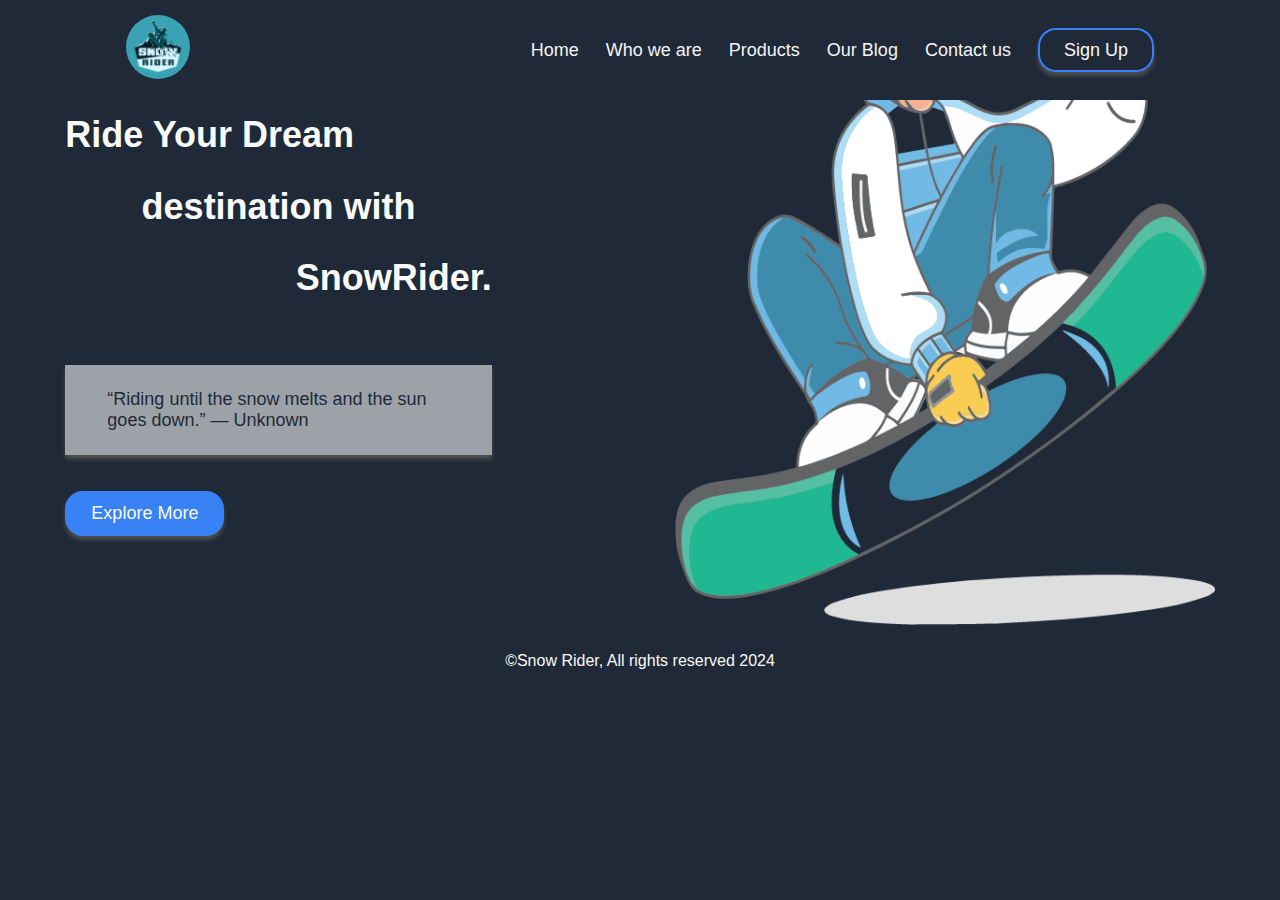
==== index.html @ a3e48c0a "Fix/COntact: over written files and fix nav" ====
<!DOCTYPE html>
<html lang="en">
  <head>
    <meta charset="UTF-8" />
    <meta name="viewport" content="width=device-width, initial-scale=1.0" />
    <title>SnowRider | Home</title>

    <link rel="stylesheet" href="style.css" />
  </head>
  <body>
    <header>
      <nav>
        <ul class="main-nav">
          <li class="push-right">
            <a href=""><img src="./images/logo.png" alt="" /></a>
          </li>
          <li><a href="#">Home</a></li>
          <li><a href="./pages/about.html">Who we are</a></li>
          <li><a href="./pages/product-catalog.html">Products</a></li>
          <li><a href="./pages/blog-news.html">Our Blog</a></li>
          <li><a href="./pages/contact.html">Contact us</a></li>
          <li><a href="./pages/sign-up.html" id="signup-btn" type="button">Sign Up</a></li>
        </ul>
      </nav>
    </header>

    <main>
      <section>
        <div class="content-left">
          <h2 id="first-row">Ride Your Dream</h2>
          <h2 id="second-row">destination with</h2>
          <h2 id="third-row">SnowRider.</h2>
          <br>
          <p id="qoute">“Riding until the snow melts and the sun goes down.” — Unknown</p>
          <br>
          <button class="cta" id="explore-more" type="button">Explore More</button>
        </div>
      </section>
      <section>
        <div class="content-right">
          <img src="./images/snowboard1.png" class="snowboarder" />
        </div>
      </section>
    </main>

    <footer>
      <p>&copy;Snow Rider, All rights reserved 2024</p>
    </footer>
  </body>
</html>
---- style.css ----
@font-face {
    font-family: 'Roboto' sans-serif;
    src: url(fonts/Roboto-Black.ttf);
}

*{
  scroll-behavior: smooth;
}
  
:root {
    --primary-color: #1f2937;
    --secondary-color: #e5e7eb;
    --text-color: #f9faf8;
    --button-color: #3882f6;
    --quote-text: #1f2937;
}

body {
    transition: all 0.3s linear;
    margin: auto 0;
    font-family: "Roboto", sans-serif;
    background-color: #1f2937;
    padding: 0;
}

header {
    background-color: var(--quote-text);
    color: var(--secondary-color);
    margin: 0 auto;
    position: fixed;
    width: 100%;
}

.main-nav {
    display: flex;
    flex-direction: row;
    justify-content: space-evenly;
    align-items: center;
    list-style: none;
    font-size: 18px;
    margin: 0;
    padding: 0 7em;
    gap: 1.5em;
}

.push-right {
    margin-right: auto;
    font-size: 24px;
    color: var(--text-color);
}
  
.push-right img {
    width: 4rem;
    height: 4rem;
    object-fit: cover;
    border-radius: 50%;
}

.main-nav li {
    padding: 15px 0;
}

a {
    color: #f5f5f6;
    text-decoration: none;
}

a:hover {
    color: var(--button-color);
}

#signup-btn{
    background-color: var(--primary-color);
    color: var(--text-color);
    border: 2px solid #3882f6;
    border-radius: 18px;
    padding: 10px 24px;
    transition-duration: 0.4s;
    box-shadow:0 4px 4px 0 rgb(80, 80, 80);
}

#signup-btn:hover{
    background-color: #3882f6;
    color: var(--text-color);
}

main{
    display: flex;
    height: calc(80vh - 100px);
    align-items: center;
    justify-content: center;
}

#explore-more{
    font-size: 18px;
    background-color: var(--button-color);
    color: var(--text-color);
    border: 2px solid #3882f6;
    border-radius: 18px;
    padding: 10px 24px;
    transition-duration: 0.4s;
    box-shadow:0 4px 4px 0 rgb(80, 80, 80);
}

li a:hover::after{
    width: 90%;
}

#explore-more:hover{
    background-color: #649df9;
    border: 2px solid #649df9;

}

.content-left{
    color: var(--text-color);
    width: 70%;
}

#first-row{
    font-size: 36px;
}

#second-row{
    font-size: 36px;
    text-align: center;
}

#third-row{
    font-size: 36px;
    text-align: end;
}

#qoute{
    font-size: 18px;
    background-color: #e5e7eba3;
    color: var(--primary-color);
    padding: 24px 42px;
    box-shadow:0 4px 4px 0 rgb(80, 80, 80);

}

.snowboarder{
    max-width: 540px;
    height: auto;
    text-shadow: 0 4px 4px 0 rgb(162, 162, 162);
}

footer {
    background-color: var(--primary-color);
    padding: 1em;
    color: var(--text-color);
    text-align: center;
}
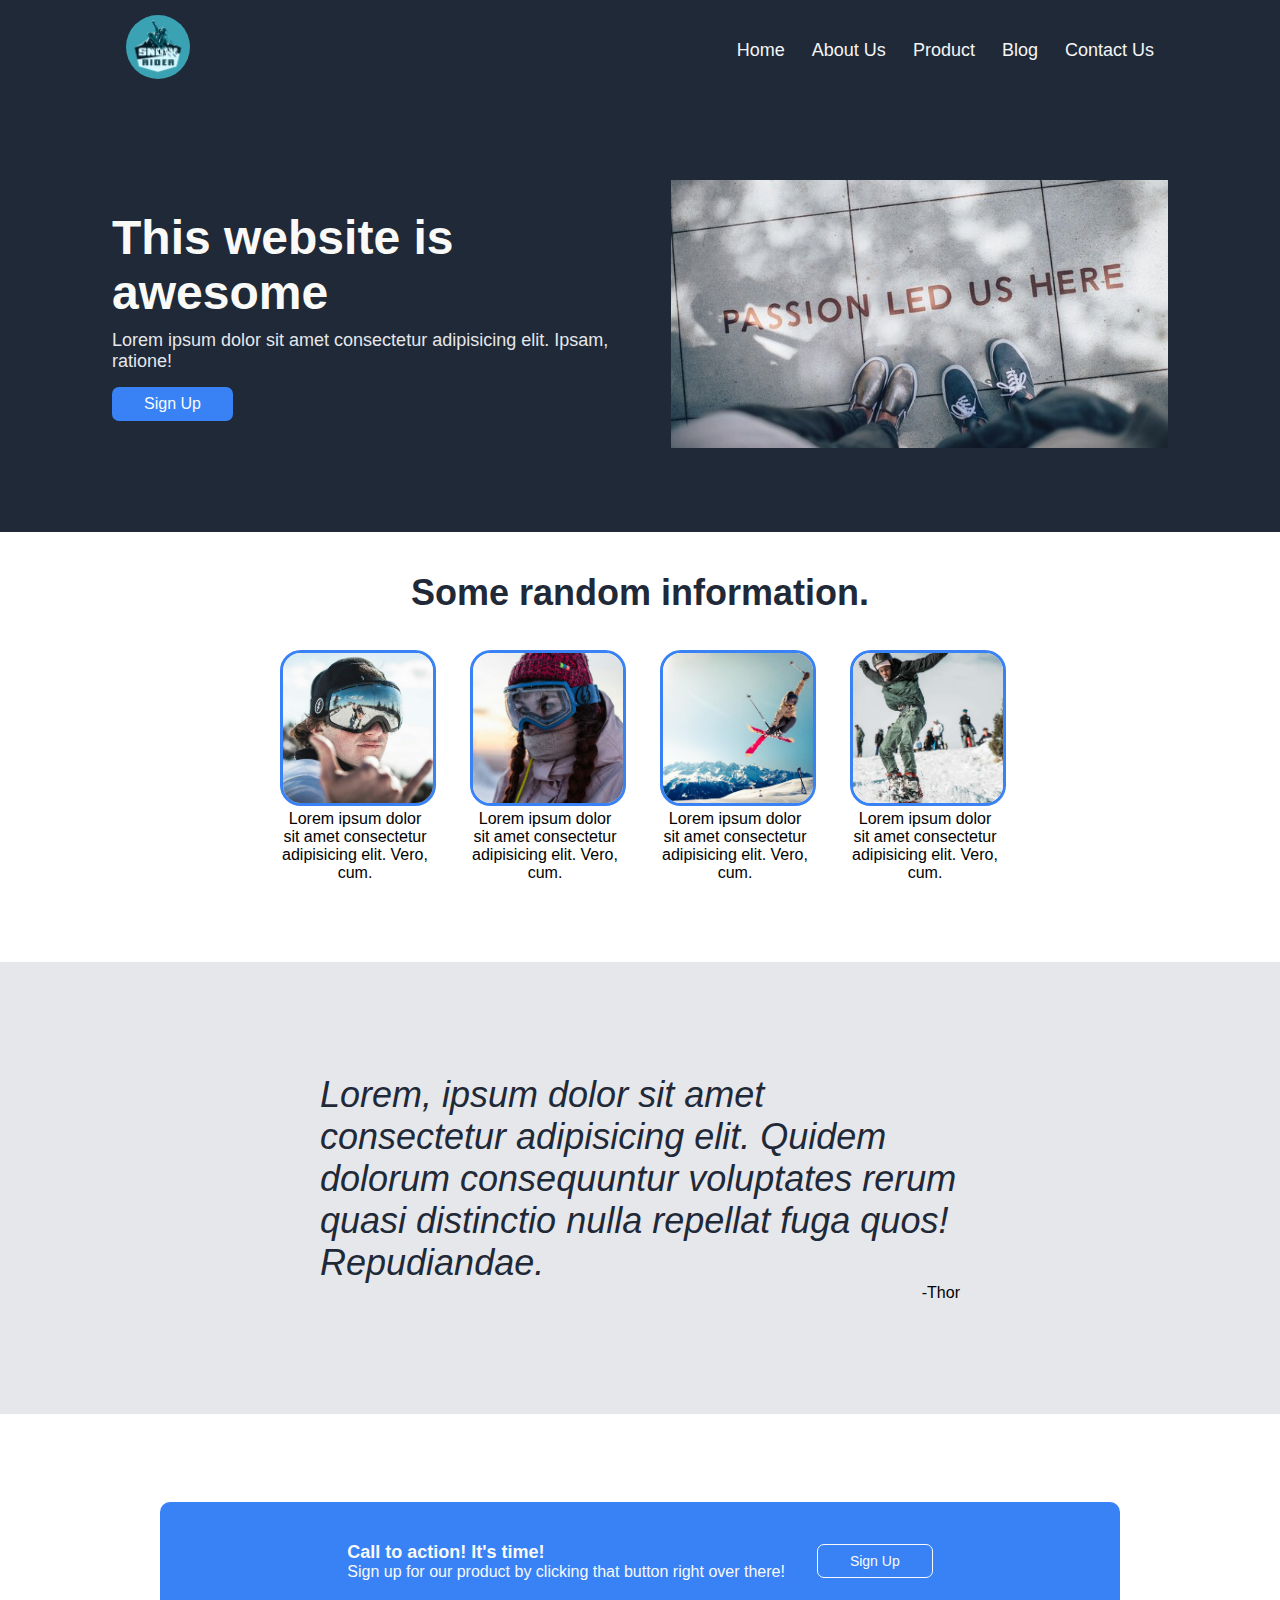
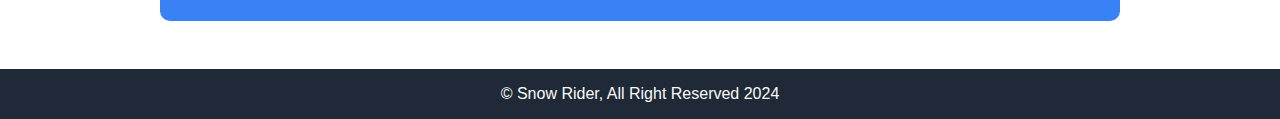
==== commit f8fa9457: "feat: Building the index.html" ====
--- a/index.html
+++ b/index.html
@@ -3,48 +3,108 @@
   <head>
     <meta charset="UTF-8" />
     <meta name="viewport" content="width=device-width, initial-scale=1.0" />
-    <title>SnowRider | Home</title>
-
-    <link rel="stylesheet" href="style.css" />
+    <title>Snow Rider | Homepage</title>
+    <!-- Product Catalog -->
+    <link rel="stylesheet" href="./css/product-catalog.css" />
+    <link rel="stylesheet" href="./css/homepage.css" />
   </head>
   <body>
+    <!-- Header Section -->
     <header>
       <nav>
         <ul class="main-nav">
-          <li class="push-right">
-            <a href=""><img src="./images/logo.png" alt="" /></a>
+          <li class="push_right">
+            <a href=""><img src="../images/logo.png" alt="" /></a>
           </li>
           <li><a href="#">Home</a></li>
-          <li><a href="./pages/about.html">Who we are</a></li>
-          <li><a href="./pages/product-catalog.html">Products</a></li>
-          <li><a href="./pages/blog-news.html">Our Blog</a></li>
-          <li><a href="./pages/contact.html">Contact us</a></li>
-          <li><a href="./pages/sign-up.html" id="signup-btn" type="button">Sign Up</a></li>
+          <li><a href="./pages/about.html">About Us</a></li>
+          <li><a href="./pages/product-catalog.html">Product</a></li>
+          <li><a href="./pages/blog-news.html">Blog</a></li>
+          <li><a href="./pages/contact.html">Contact Us</a></li>
         </ul>
       </nav>
     </header>
 
+    <!-- Main Section -->
     <main>
-      <section>
-        <div class="content-left">
-          <h2 id="first-row">Ride Your Dream</h2>
-          <h2 id="second-row">destination with</h2>
-          <h2 id="third-row">SnowRider.</h2>
-          <br>
-          <p id="qoute">“Riding until the snow melts and the sun goes down.” — Unknown</p>
-          <br>
-          <button class="cta" id="explore-more" type="button">Explore More</button>
+      <!-- Hero Section -->
+      <section id="hero">
+        <div class="hero-wrapper">
+          <div class="hero-text">
+            <h1>This website is awesome</h1>
+            <p>
+              Lorem ipsum dolor sit amet consectetur adipisicing elit. Ipsam,
+              ratione!
+            </p>
+            <a href="#cta"><button type="button">Sign Up</button></a>
+          </div>
+          <div class="hero-img">
+            <img src="./images/1.jpg" alt="" />
+          </div>
         </div>
       </section>
-      <section>
-        <div class="content-right">
-          <img src="./images/snowboard1.png" class="snowboarder" />
+
+      <!-- Info Section -->
+      <section id="info">
+        <h2>Some random information.</h2>
+        <div class="wrapper-grid">
+          <figure class="box-img">
+            <img src="./images/products/1.jpg" alt="" />
+            <figcaption>
+              Lorem ipsum dolor sit amet consectetur adipisicing elit. Vero,
+              cum.
+            </figcaption>
+          </figure>
+          <figure class="box-img">
+            <img src="./images/products/2.jpg" alt="" />
+            <figcaption>
+              Lorem ipsum dolor sit amet consectetur adipisicing elit. Vero,
+              cum.
+            </figcaption>
+          </figure>
+          <figure class="box-img">
+            <img src="./images/products/10.jpg" alt="" />
+            <figcaption>
+              Lorem ipsum dolor sit amet consectetur adipisicing elit. Vero,
+              cum.
+            </figcaption>
+          </figure>
+          <figure class="box-img">
+            <img src="./images/products/8.jpg" alt="" />
+            <figcaption>
+              Lorem ipsum dolor sit amet consectetur adipisicing elit. Vero,
+              cum.
+            </figcaption>
+          </figure>
+        </div>
+        <div class="quote">
+          <p>
+            Lorem, ipsum dolor sit amet consectetur adipisicing elit. Quidem
+            dolorum consequuntur voluptates rerum quasi distinctio nulla
+            repellat fuga quos! Repudiandae.
+          </p>
+          <span class="author">-Thor</span>
+        </div>
+      </section>
+
+      <!-- CTA Section -->
+      <section id="cta">
+        <div class="wrapper-cta">
+          <div class="cta-tex">
+            <h3>Call to action! It's time!</h3>
+            <p>
+              Sign up for our product by clicking that button right over there!
+            </p>
+          </div>
+          <a href=""><button class="cta-btn">Sign Up</button></a>
         </div>
       </section>
     </main>
 
+    <!-- Footer Section -->
     <footer>
-      <p>&copy;Snow Rider, All rights reserved 2024</p>
+      <!-- Copyright -->
+      <p>&copy; Snow Rider, All Right Reserved 2024</p>
     </footer>
   </body>
 </html>
--- a/css/product-catalog.css
+++ b/css/product-catalog.css
@@ -0,0 +1,282 @@
+@font-face {
+  font-family: "Roboto", sans-serif;
+  src: url(fonts/Roboto-Black.ttf);
+}
+
+/* === START PRODUCT CATALOG SECTION */
+/* Normalize CSS */
+* {
+  scroll-behavior: smooth;
+}
+
+:root {
+  --primary-color: #1f2937;
+  --secondary-color: #e5e7eb;
+  --text-color: #f9faf8;
+  --button-color: #3882f6;
+  --quote-text: #1f2937;
+}
+body {
+  transition: all 0.3s linear;
+  margin: auto 0;
+  font-family: "Roboto", sans-serif;
+}
+
+/* Header Section */
+header {
+  background-color: var(--quote-text);
+  color: var(--secondary-color);
+  margin: 0 auto;
+}
+
+.main-nav {
+  display: flex;
+  justify-content: center;
+  align-items: center;
+  list-style: none;
+  font-size: 18px;
+  margin: 0;
+  padding: 0 7em;
+  gap: 1.5em;
+}
+
+.push_right {
+  margin-right: auto;
+  font-size: 24px;
+  color: var(--text-color);
+}
+
+.push_right img {
+  width: 4rem;
+  height: 4rem;
+  object-fit: cover;
+  border-radius: 50%;
+}
+.main-nav li {
+  padding: 15px 0;
+}
+a {
+  color: #f5f5f6;
+  text-decoration: none;
+}
+a:hover {
+  color: var(--button-color);
+}
+
+@media only screen and (max-width: 800px) {
+  .main-nav {
+    font-size: 0.65em;
+    gap: 0;
+  }
+  .main-nav li {
+    padding: 10px;
+  }
+  .push_right {
+    font-size: 16px;
+  }
+}
+@media only screen and (max-width: 600px) {
+  .push_right img {
+    width: 3rem;
+    height: 3rem;
+  }
+}
+@media only screen and (max-width: 500px) {
+  .main-nav {
+    padding: 0 3em;
+    font-size: 0.5em;
+  }
+  .main-nav li {
+    padding: 5px;
+  }
+  .push_right {
+    font-size: 15px;
+  }
+  .push_right img {
+    width: 2rem;
+    height: 2rem;
+  }
+}
+
+/* Product Quick Links  */
+#product-links {
+  background-color: var(--primary-color);
+}
+.product-nav {
+  display: flex;
+  justify-content: center;
+  align-items: center;
+  list-style: none;
+  font-size: 18px;
+  margin: 0;
+  padding: 0 7em;
+  height: 15vh;
+  gap: 1.5em;
+}
+#product-links .push_nav {
+  margin-right: auto;
+  font-size: 24px;
+}
+#product-links a:hover {
+  color: #2196f3;
+}
+@media only screen and (max-width: 1000px) {
+  .product-nav {
+    font-size: 17px;
+  }
+  #product-links .push_nav {
+    font-size: 17px;
+  }
+}
+@media only screen and (max-width: 900px) {
+  .product-nav {
+    .product-nav {
+      gap: 0.6em;
+    }
+  }
+  .product-nav li {
+    padding: 0;
+  }
+  #product-links .push_nav {
+    margin-right: auto;
+  }
+}
+@media only screen and (max-width: 800px) {
+  .product-nav {
+    font-size: 14px;
+    padding: 0 7em;
+  }
+  .product-nav li {
+    padding: 10px;
+  }
+  #product-links .push_nav {
+    margin-right: auto;
+    font-size: 14px;
+  }
+}
+@media only screen and (max-width: 750px) {
+  .product-nav {
+    font-size: 14px;
+    padding: 0 5em;
+  }
+  .product-nav li {
+    padding: 0px;
+  }
+  #product-links .push_nav {
+    margin-right: auto;
+    font-size: 14px;
+  }
+}
+@media only screen and (max-width: 600px) {
+  .product-nav {
+    font-size: 12px;
+    padding: 0 1em;
+  }
+  .product-nav li {
+    padding: 0;
+  }
+  #product-links .push_nav {
+    margin-right: 0;
+    font-size: 12px;
+  }
+}
+@media only screen and (max-width: 400px) {
+  .product-nav {
+    font-size: 8px;
+    padding: 0;
+  }
+  .product-nav li {
+    padding: 0px;
+  }
+  #product-links .push_nav {
+    margin-right: 0;
+    font-size: 8px;
+  }
+}
+
+/* Product Section */
+.product-section {
+  background-color: var(--text-color);
+  margin: 0;
+  padding: 1em 7em;
+  text-align: center;
+}
+.product-section h2 {
+  font-size: 36px;
+}
+.grid-wrapper {
+  display: grid;
+  grid-template-columns: repeat(auto-fill, minmax(250px, 1fr));
+  gap: 20px;
+}
+.product-section .box {
+  transition: all 0.3s linear;
+}
+.product-section .box:hover {
+  transform: rotate(-3deg);
+}
+.product-section figure {
+  margin: 0;
+
+  cursor: pointer;
+}
+.product-section figcaption {
+  text-align: center;
+  padding: 5px 10px;
+}
+.box > img {
+  width: 100%;
+  background-color: var(--button-color);
+  border: 3px solid var(--button-color);
+  border-radius: 1.3em;
+}
+
+@media only screen and (max-width: 600px) {
+  .grid-wrapper {
+    grid-template-columns: repeat(auto-fill, minmax(150px, 1fr));
+    gap: 20px;
+  }
+  .product-section {
+    padding: 2em;
+  }
+  .product-section h2 {
+    font-size: 1.5em;
+  }
+}
+@media only screen and (max-width: 400px) {
+  .product-section h2 {
+    font-size: 1.4em;
+  }
+}
+
+/* Footer Section */
+footer {
+  background-color: var(--primary-color);
+  padding: 1em;
+  color: var(--text-color);
+  text-align: center;
+}
+/* Go Up Button */
+main {
+  position: relative;
+}
+#go-up {
+  background-color: var(--button-color);
+  color: var(--text-color);
+  padding: 10px;
+  position: absolute;
+  top: auto;
+  bottom: 10px;
+  left: 10px;
+  z-index: 300;
+  border-radius: 10px;
+}
+
+@media only screen and (max-width: 600px) {
+  #go-up {
+    position: absolute;
+    top: auto;
+    bottom: 0;
+  }
+}
+/* === END OF PRODUCT CATALOG SECTION */
--- a/css/homepage.css
+++ b/css/homepage.css
@@ -0,0 +1,311 @@
+@font-face {
+  font-family: "Roboto" sans-serif;
+  src: url(fonts/Roboto-Light.ttf);
+}
+/* Normalize CSS */
+/* * {
+  scroll-behavior: smooth;
+} */
+
+:root {
+  --primary-color: #1f2937;
+  --secondary-color: #e5e7eb;
+  --text-color: #f9faf8;
+  --button-color: #3882f6;
+  --quote-text: #1f2937;
+}
+* {
+  margin: 0;
+}
+body {
+  transition: all 0.3s linear;
+  margin: auto 0;
+  font-family: "Roboto", sans-serif;
+}
+
+/* === Hero Section */
+#hero {
+  background-color: var(--primary-color);
+  color: var(--text-color);
+  padding: 5em 0;
+}
+.hero-wrapper {
+  display: flex;
+  justify-content: center;
+  align-items: center;
+  padding: 0 7em;
+  gap: 3em;
+}
+.hero-text {
+  width: 35rem;
+}
+.hero-text h1 {
+  font-size: 48px;
+  font-weight: extra-bold;
+  color: var(--text-color);
+}
+.hero-text p {
+  font-size: 18px;
+  color: var(--secondary-color);
+  margin-top: 10px;
+  margin-bottom: 15px;
+}
+a button {
+  background-color: var(--button-color);
+  color: var(--text-color);
+  border-style: none;
+  padding: 0.5rem 2rem;
+  border-radius: 7px;
+  font-size: 16px;
+  cursor: pointer;
+}
+a button:hover {
+  background-color: #0d5fe0;
+}
+.hero-img {
+  /* background-color: aliceblue; */
+  height: auto;
+  width: 545px;
+}
+.hero-img img {
+  width: 100%;
+}
+@media only screen and (max-width: 950px) {
+  .hero-text h1 {
+    font-size: 35px;
+  }
+  .hero-text p {
+    font-size: 16px;
+    margin-top: 5px;
+    margin-bottom: 5px;
+  }
+  a button {
+    padding: 0.5rem 2rem;
+    border-radius: 7px;
+    font-size: 14px;
+  }
+}
+@media only screen and (max-width: 850px) {
+  #hero {
+    padding: 4em 0;
+  }
+  .hero-wrapper {
+    padding: 0 5em;
+    gap: 1em;
+  }
+  .hero-text h1 {
+    font-size: 30px;
+  }
+  .hero-text p {
+    font-size: 14px;
+    margin-top: 5px;
+    margin-bottom: 5px;
+  }
+  a button {
+    padding: 0.5rem 2rem;
+    font-size: 13px;
+  }
+}
+@media only screen and (max-width: 650px) {
+  .hero-text h1 {
+    font-size: 25px;
+  }
+  .hero-text p {
+    font-size: 13px;
+  }
+}
+@media only screen and (max-width: 600px) {
+  .hero-wrapper {
+    padding: 0 4.5em;
+    gap: 1em;
+    flex-direction: column-reverse;
+  }
+  .hero-text {
+    text-align: center;
+    width: 100%;
+  }
+  .hero-text h1 {
+    font-size: 25px;
+  }
+  .hero-text p {
+    font-size: 16px;
+  }
+  a button {
+    font-size: 14px;
+  }
+  .hero-img {
+    /* background-color: aliceblue; */
+    width: 100%;
+  }
+}
+@media only screen and (max-width: 400px) {
+  #hero {
+    padding: 2em 0;
+  }
+  .hero-wrapper {
+    padding: 0 2em;
+    flex-direction: column-reverse;
+  }
+  .hero-text {
+    text-align: center;
+    width: 100%;
+  }
+  .hero-text p {
+    font-size: 14px;
+    margin-bottom: 15px;
+  }
+  .hero-img {
+    width: 100%;
+  }
+}
+
+/* === Info Section == */
+#info {
+  text-align: center;
+  padding: 2.5em 0;
+}
+#info h2 {
+  font-size: 36px;
+  font-weight: extra-bold;
+  color: var(--quote-text);
+  margin-bottom: 1em;
+}
+.wrapper-grid {
+  display: flex;
+  justify-content: center;
+  flex-wrap: wrap;
+  gap: 2.5em;
+  padding: 0 5.5em;
+}
+.box-img {
+  height: auto;
+  width: 150px;
+}
+.box-img > img {
+  width: 100%;
+  border: 3px solid var(--button-color);
+  border-radius: 1.3em;
+}
+.quote {
+  text-align: start;
+  background-color: var(--secondary-color);
+  padding: 7em 20em;
+  margin-top: 5em;
+  display: flex;
+  flex-direction: column;
+  align-items: end;
+}
+.quote p {
+  font-size: 36px;
+  font-style: italic;
+  font-weight: lighter;
+  color: var(--quote-text);
+}
+.quote .author {
+  font-size: 16px;
+}
+@media only screen and (max-width: 1000px) {
+  .quote {
+    padding: 7em 7em;
+    margin-top: 5em;
+  }
+}
+@media only screen and (max-width: 800px) {
+  .quote {
+    padding: 7em 7em;
+    margin-top: 5em;
+  }
+  .quote p {
+    font-size: 30px;
+  }
+}
+@media only screen and (max-width: 600px) {
+  #info h2 {
+    font-size: 25px;
+    margin-bottom: 1em;
+  }
+  .wrapper-grid {
+    gap: 1.5em;
+    padding: 0 3em;
+  }
+  .quote {
+    padding: 3em 3em;
+    margin-top: 5em;
+  }
+  .quote p {
+    font-size: 25px;
+  }
+}
+@media only screen and (max-width: 400px) {
+  #info h2 {
+    font-size: 25px;
+    margin-bottom: 0.5em;
+  }
+  .wrapper-grid {
+    gap: 1.5em;
+    padding: 0 2em;
+  }
+  .quote {
+    padding: 2em 2em;
+    margin-top: 3em;
+  }
+  .quote p {
+    font-size: 25px;
+  }
+}
+/* === CTA Section === */
+#cta {
+  padding: 3em 10em;
+}
+.wrapper-cta {
+  background-color: var(--button-color);
+  color: var(--text-color);
+  display: flex;
+  justify-content: center;
+  align-items: center;
+  gap: 2em;
+  padding: 2.5em 0em;
+  border-radius: 10px;
+}
+.cta-tex h3 {
+  font-size: 18px;
+}
+.cta-btn {
+  padding: 0.5rem 2rem;
+  border-radius: 7px;
+  font-size: 14px;
+  border: 1px solid var(--text-color);
+}
+.cta-btn:hover {
+  background-color: #0d5fe0;
+}
+@media only screen and (max-width: 1000px) {
+  #cta {
+    padding: 3em 5em;
+  }
+}
+@media only screen and (max-width: 900px) {
+  #cta {
+    padding: 3em 3em;
+  }
+}
+@media only screen and (max-width: 800px) {
+  #cta {
+    padding: 3em 3em;
+  }
+  .wrapper-cta {
+    flex-direction: column;
+  }
+  .cta-tex {
+    text-align: center;
+    width: 100%;
+  }
+  .cta-tex h3 {
+    margin-bottom: 1em;
+  }
+}
+@media only screen and (max-width: 600px) {
+  .wrapper-cta {
+    padding: 2.5em 2em;
+  }
+}
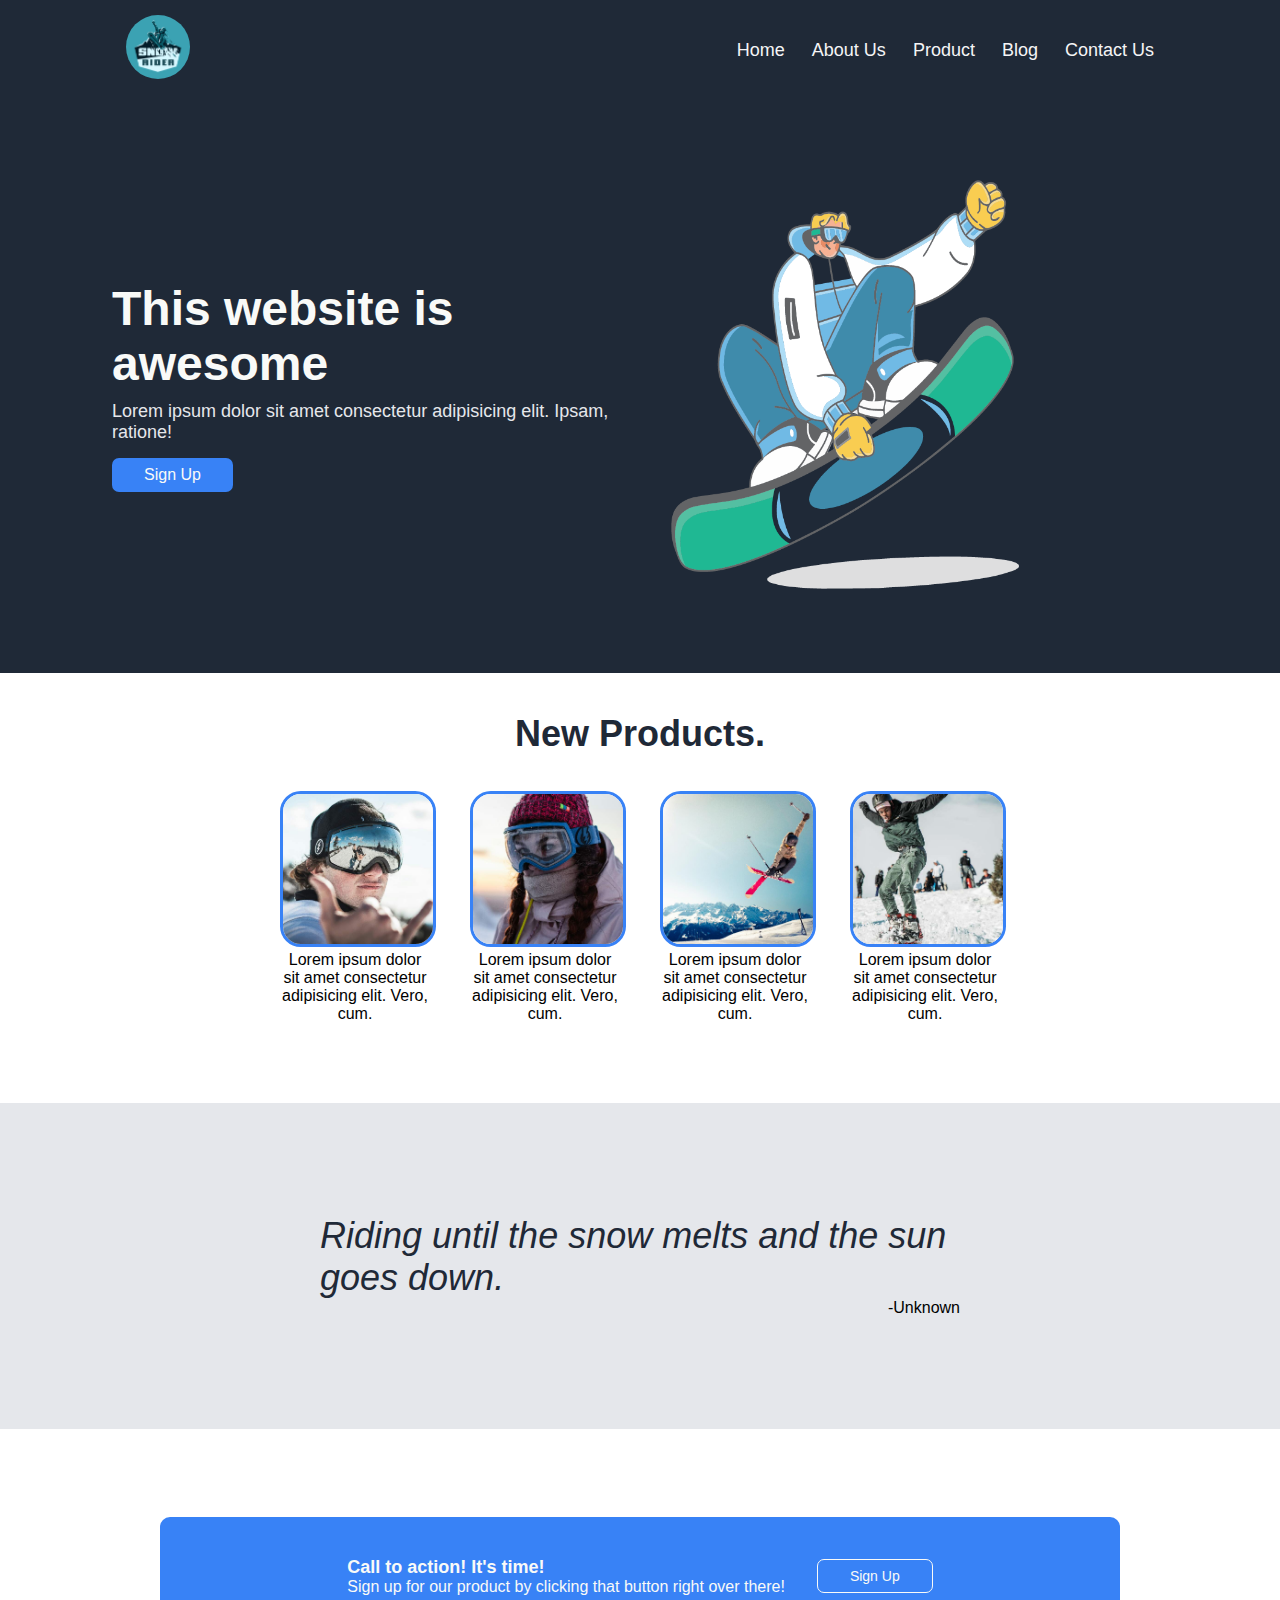
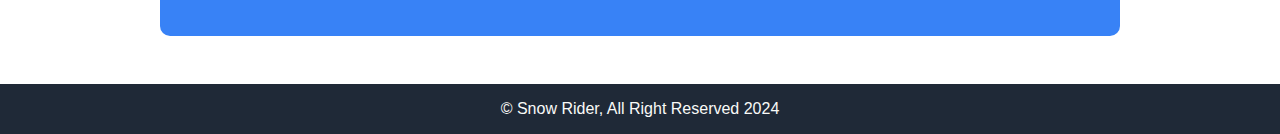
==== commit 29d55c04: "feat: Adding Images" ====
--- a/index.html
+++ b/index.html
@@ -39,14 +39,14 @@
             <a href="#cta"><button type="button">Sign Up</button></a>
           </div>
           <div class="hero-img">
-            <img src="./images/1.jpg" alt="" />
+            <img src="./images/1.png" alt="" />
           </div>
         </div>
       </section>
 
       <!-- Info Section -->
       <section id="info">
-        <h2>Some random information.</h2>
+        <h2>New Products.</h2>
         <div class="wrapper-grid">
           <figure class="box-img">
             <img src="./images/products/1.jpg" alt="" />
@@ -78,12 +78,8 @@
           </figure>
         </div>
         <div class="quote">
-          <p>
-            Lorem, ipsum dolor sit amet consectetur adipisicing elit. Quidem
-            dolorum consequuntur voluptates rerum quasi distinctio nulla
-            repellat fuga quos! Repudiandae.
-          </p>
-          <span class="author">-Thor</span>
+          <p>Riding until the snow melts and the sun goes down.</p>
+          <span class="author">-Unknown</span>
         </div>
       </section>
 
--- a/css/homepage.css
+++ b/css/homepage.css
@@ -68,7 +68,7 @@
   width: 545px;
 }
 .hero-img img {
-  width: 100%;
+  width: 70%;
 }
 @media only screen and (max-width: 950px) {
   .hero-text h1 {
@@ -134,8 +134,7 @@
     font-size: 14px;
   }
   .hero-img {
-    /* background-color: aliceblue; */
-    width: 100%;
+    width: 60%;
   }
 }
 @media only screen and (max-width: 400px) {
@@ -155,7 +154,7 @@
     margin-bottom: 15px;
   }
   .hero-img {
-    width: 100%;
+    width: 60%;
   }
 }
 
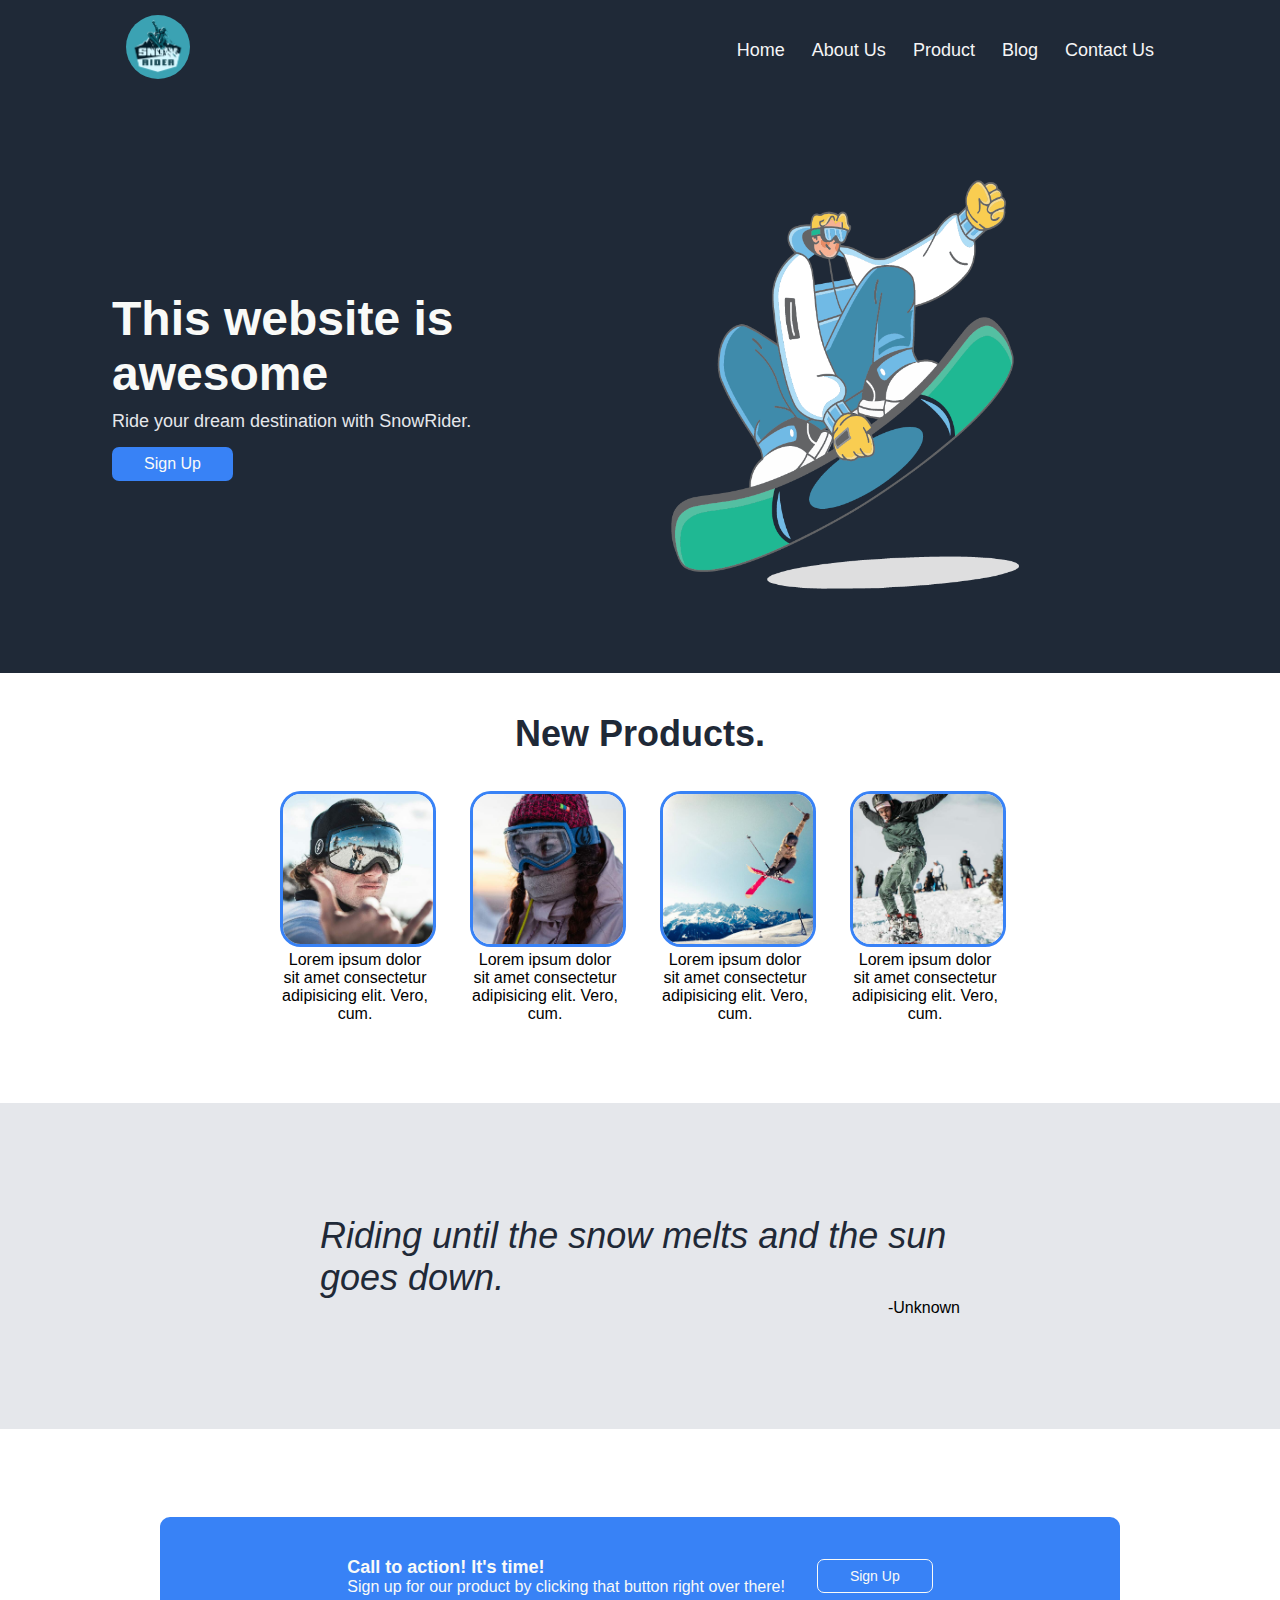
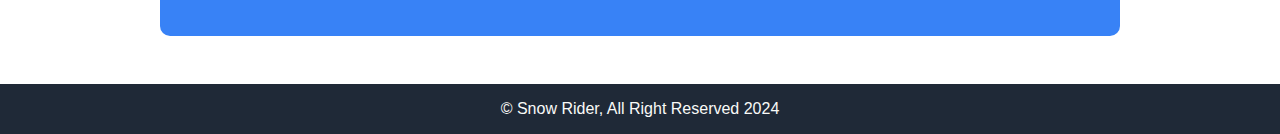
==== commit d78d988f: "fix: hero text changed." ====
--- a/index.html
+++ b/index.html
@@ -14,7 +14,7 @@
       <nav>
         <ul class="main-nav">
           <li class="push_right">
-            <a href=""><img src="../images/logo.png" alt="" /></a>
+            <a href=""><img src="./images/logo.png" alt="" /></a>
           </li>
           <li><a href="#">Home</a></li>
           <li><a href="./pages/about.html">About Us</a></li>
@@ -33,8 +33,7 @@
           <div class="hero-text">
             <h1>This website is awesome</h1>
             <p>
-              Lorem ipsum dolor sit amet consectetur adipisicing elit. Ipsam,
-              ratione!
+              Ride your dream destination with SnowRider.
             </p>
             <a href="#cta"><button type="button">Sign Up</button></a>
           </div>
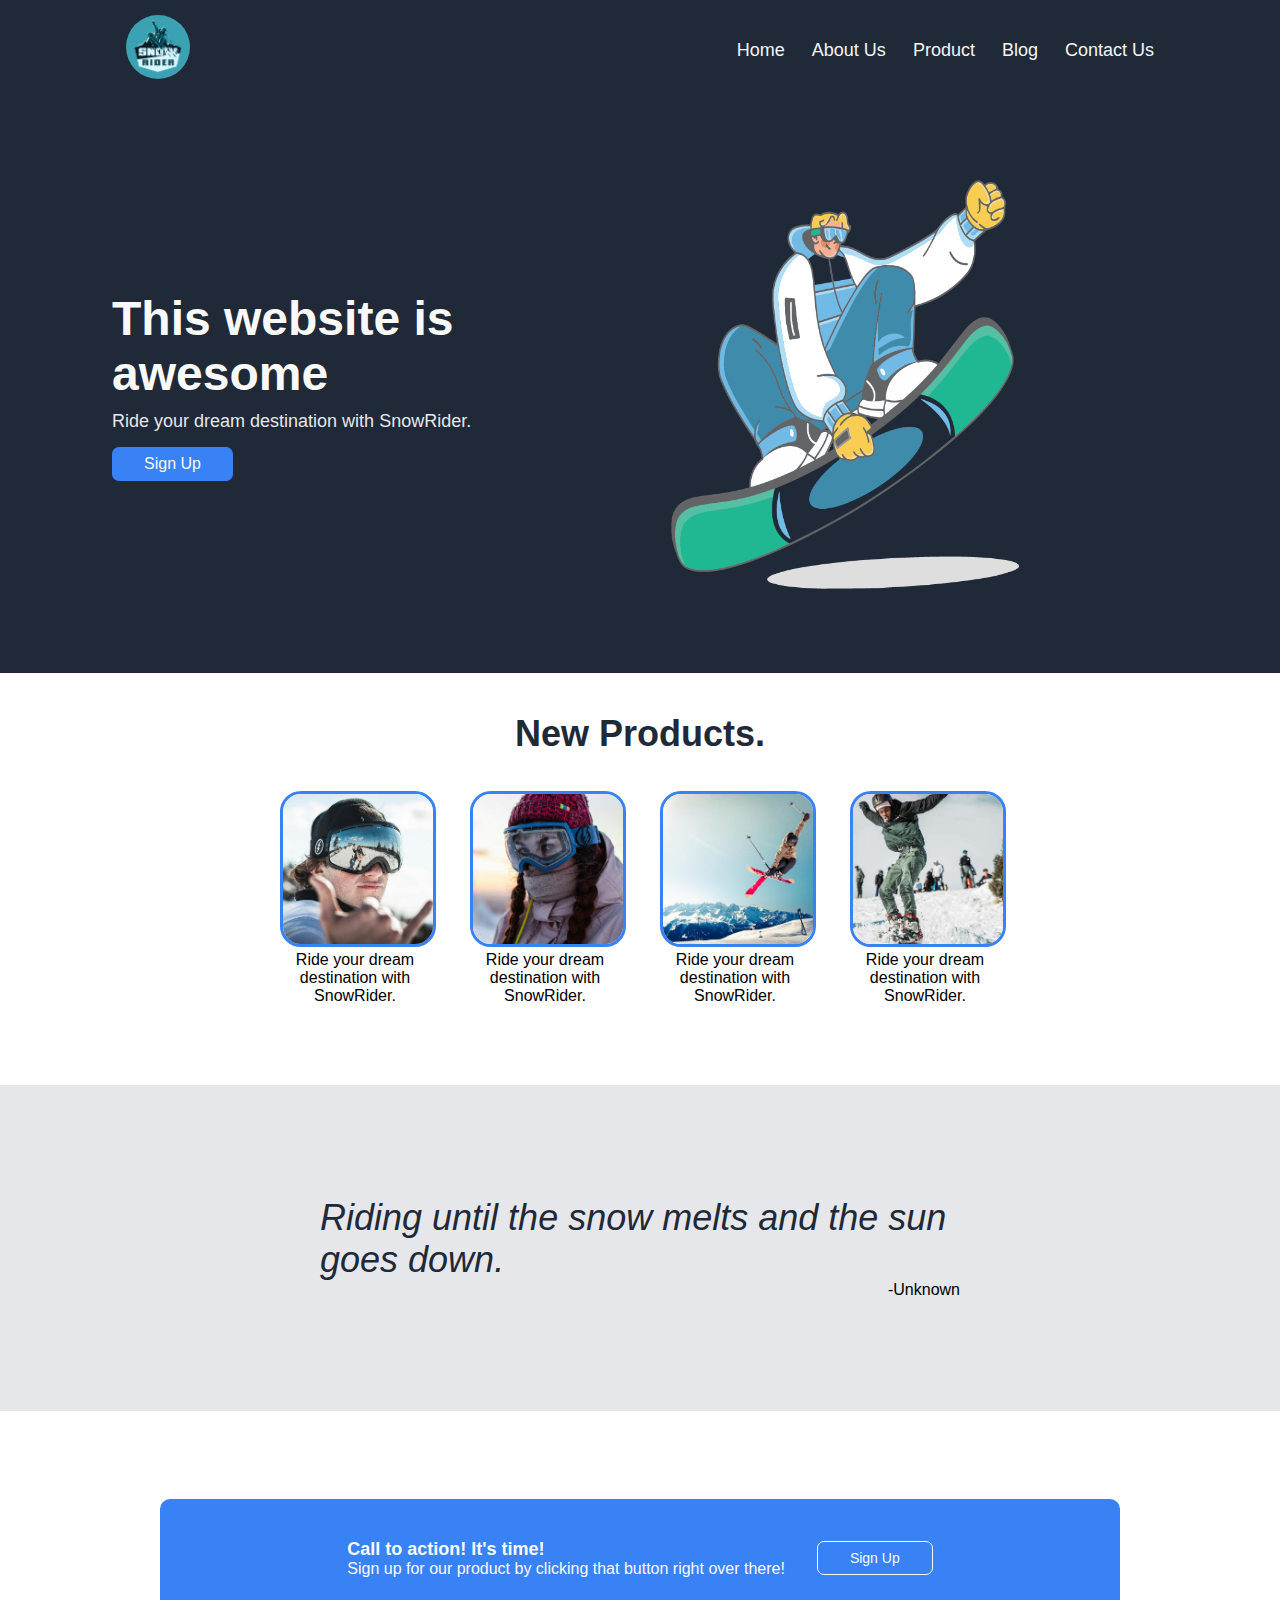
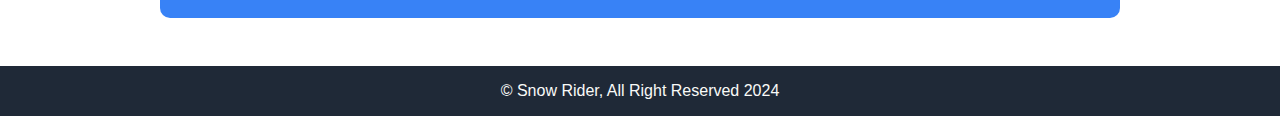
==== commit 3e69da33: "fix: text changed on the second section" ====
--- a/index.html
+++ b/index.html
@@ -32,9 +32,7 @@
         <div class="hero-wrapper">
           <div class="hero-text">
             <h1>This website is awesome</h1>
-            <p>
-              Ride your dream destination with SnowRider.
-            </p>
+            <p>Ride your dream destination with SnowRider.</p>
             <a href="#cta"><button type="button">Sign Up</button></a>
           </div>
           <div class="hero-img">
@@ -49,31 +47,19 @@
         <div class="wrapper-grid">
           <figure class="box-img">
             <img src="./images/products/1.jpg" alt="" />
-            <figcaption>
-              Lorem ipsum dolor sit amet consectetur adipisicing elit. Vero,
-              cum.
-            </figcaption>
+            <figcaption>Ride your dream destination with SnowRider.</figcaption>
           </figure>
           <figure class="box-img">
             <img src="./images/products/2.jpg" alt="" />
-            <figcaption>
-              Lorem ipsum dolor sit amet consectetur adipisicing elit. Vero,
-              cum.
-            </figcaption>
+            <figcaption>Ride your dream destination with SnowRider.</figcaption>
           </figure>
           <figure class="box-img">
             <img src="./images/products/10.jpg" alt="" />
-            <figcaption>
-              Lorem ipsum dolor sit amet consectetur adipisicing elit. Vero,
-              cum.
-            </figcaption>
+            <figcaption>Ride your dream destination with SnowRider.</figcaption>
           </figure>
           <figure class="box-img">
             <img src="./images/products/8.jpg" alt="" />
-            <figcaption>
-              Lorem ipsum dolor sit amet consectetur adipisicing elit. Vero,
-              cum.
-            </figcaption>
+            <figcaption>Ride your dream destination with SnowRider.</figcaption>
           </figure>
         </div>
         <div class="quote">
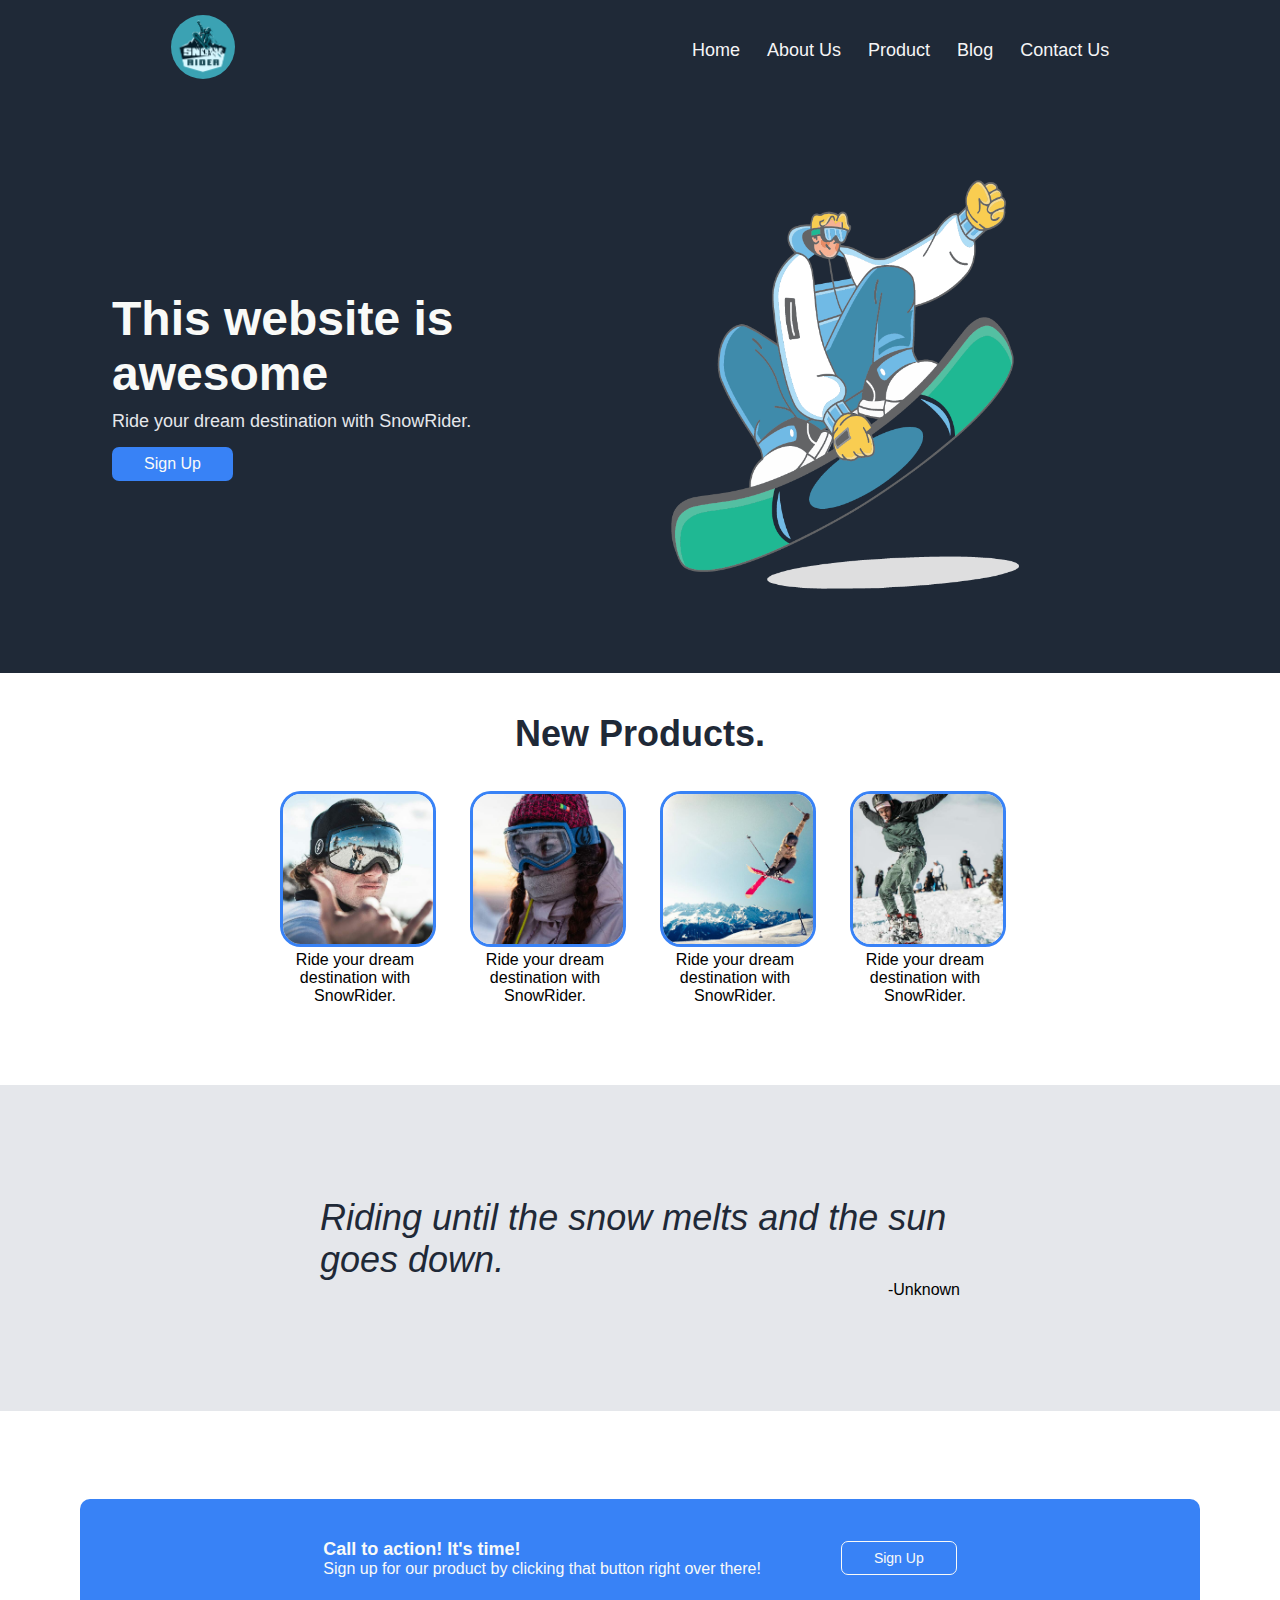
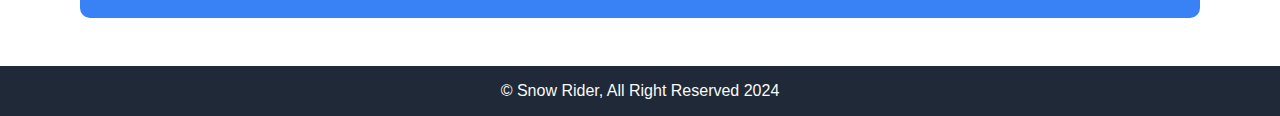
==== commit df850d12: "fix: Enhance responsiveness" ====
--- a/index.html
+++ b/index.html
@@ -63,8 +63,10 @@
           </figure>
         </div>
         <div class="quote">
-          <p>Riding until the snow melts and the sun goes down.</p>
-          <span class="author">-Unknown</span>
+          <div class="quote-wrapper">
+            <p>Riding until the snow melts and the sun goes down.</p>
+            <span class="author">-Unknown</span>
+          </div>
         </div>
       </section>
 
--- a/css/product-catalog.css
+++ b/css/product-catalog.css
@@ -27,8 +27,13 @@
   background-color: var(--quote-text);
   color: var(--secondary-color);
   margin: 0 auto;
-}
-
+  display: flex;
+  justify-content: center;
+  align-items: center;
+}
+nav {
+  width: 60%;
+}
 .main-nav {
   display: flex;
   justify-content: center;
@@ -62,7 +67,26 @@
 a:hover {
   color: var(--button-color);
 }
-
+@media only screen and (max-width: 2400px) {
+  nav {
+    width: 70%;
+  }
+}
+@media only screen and (max-width: 2000px) {
+  nav {
+    width: 75%;
+  }
+}
+@media only screen and (max-width: 1830px) {
+  nav {
+    width: 85%;
+  }
+}
+@media only screen and (max-width: 1830px) {
+  nav {
+    width: 93%;
+  }
+}
 @media only screen and (max-width: 800px) {
   .main-nav {
     font-size: 0.65em;
@@ -76,6 +100,9 @@
   }
 }
 @media only screen and (max-width: 600px) {
+  nav {
+    width: 100%;
+  }
   .push_right img {
     width: 3rem;
     height: 3rem;
@@ -83,7 +110,7 @@
 }
 @media only screen and (max-width: 500px) {
   .main-nav {
-    padding: 0 3em;
+    padding: 0 2em;
     font-size: 0.5em;
   }
   .main-nav li {
@@ -109,7 +136,7 @@
   list-style: none;
   font-size: 18px;
   margin: 0;
-  padding: 0 7em;
+  padding: 0 35em;
   height: 15vh;
   gap: 1.5em;
 }
@@ -130,9 +157,7 @@
 }
 @media only screen and (max-width: 900px) {
   .product-nav {
-    .product-nav {
-      gap: 0.6em;
-    }
+    gap: 0.6em;
   }
   .product-nav li {
     padding: 0;
@@ -157,7 +182,7 @@
 @media only screen and (max-width: 750px) {
   .product-nav {
     font-size: 14px;
-    padding: 0 5em;
+    padding: 0 1em;
   }
   .product-nav li {
     padding: 0px;
@@ -170,7 +195,6 @@
 @media only screen and (max-width: 600px) {
   .product-nav {
     font-size: 12px;
-    padding: 0 1em;
   }
   .product-nav li {
     padding: 0;
@@ -198,7 +222,7 @@
 .product-section {
   background-color: var(--text-color);
   margin: 0;
-  padding: 1em 7em;
+  padding: 1em 41em;
   text-align: center;
 }
 .product-section h2 {
@@ -230,8 +254,42 @@
   border: 3px solid var(--button-color);
   border-radius: 1.3em;
 }
-
+@media only screen and (max-width: 2400px) {
+  .product-nav {
+    padding: 0 27em;
+  }
+  .product-section {
+    padding: 1em 30em;
+  }
+}
+@media only screen and (max-width: 2000px) {
+  .product-nav {
+    padding: 0 20em;
+  }
+  .product-section {
+    padding: 1em 22em;
+  }
+}
+@media only screen and (max-width: 1830px) {
+  .product-nav {
+    padding: 0 10em;
+  }
+  .product-section {
+    padding: 1em 10em;
+  }
+}
+@media only screen and (max-width: 900px) {
+  nav {
+    width: 100%;
+  }
+  .product-nav {
+    padding: 0 7em;
+  }
+}
 @media only screen and (max-width: 600px) {
+  .product-nav {
+    padding: 0 0em;
+  }
   .grid-wrapper {
     grid-template-columns: repeat(auto-fill, minmax(150px, 1fr));
     gap: 20px;
@@ -271,6 +329,9 @@
   z-index: 300;
   border-radius: 10px;
 }
+#go-up:hover {
+  background-color: #0d5fe0;
+}
 
 @media only screen and (max-width: 600px) {
   #go-up {
--- a/css/homepage.css
+++ b/css/homepage.css
@@ -191,6 +191,11 @@
   padding: 7em 20em;
   margin-top: 5em;
   display: flex;
+  justify-content: center;
+  align-items: center;
+}
+.quote-wrapper {
+  display: flex;
   flex-direction: column;
   align-items: end;
 }
@@ -254,7 +259,7 @@
 }
 /* === CTA Section === */
 #cta {
-  padding: 3em 10em;
+  padding: 3em 30em;
 }
 .wrapper-cta {
   background-color: var(--button-color);
@@ -262,7 +267,7 @@
   display: flex;
   justify-content: center;
   align-items: center;
-  gap: 2em;
+  gap: 10em;
   padding: 2.5em 0em;
   border-radius: 10px;
 }
@@ -278,6 +283,22 @@
 .cta-btn:hover {
   background-color: #0d5fe0;
 }
+@media only screen and (max-width: 2000px) {
+  #cta {
+    padding: 3em 15em;
+  }
+  .wrapper-cta {
+    gap: 5em;
+  }
+}
+@media only screen and (max-width: 1345px) {
+  #cta {
+    padding: 3em 5em;
+  }
+  .wrapper-cta {
+    gap: 5em;
+  }
+}
 @media only screen and (max-width: 1000px) {
   #cta {
     padding: 3em 5em;
